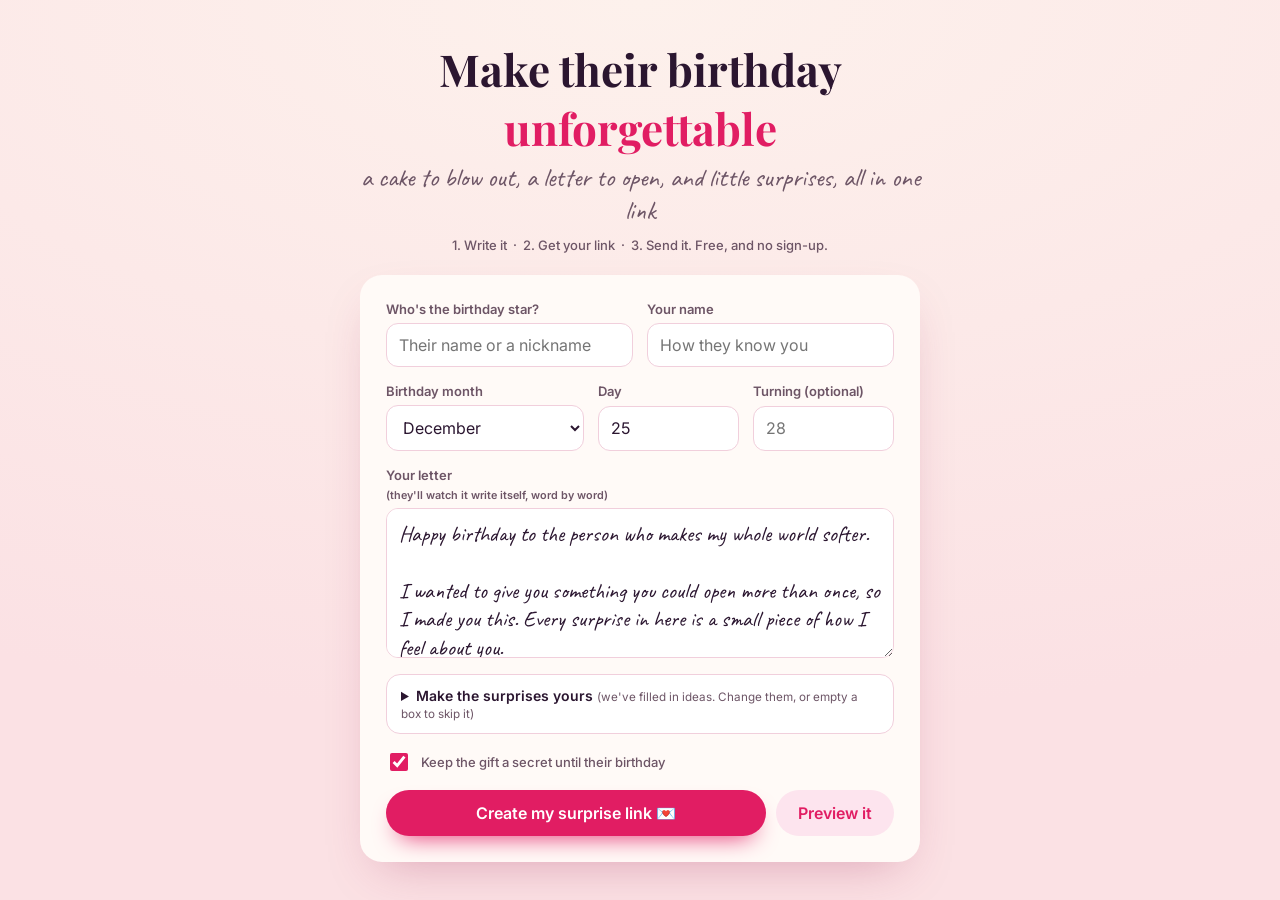
==== index.html @ a73ed312 "Birthday surprise site: candles, letter, claw machine, story, wishes, photo booth, places Co-Authore" ====
<!doctype html>
<html lang="en">
<head>
<meta charset="utf-8" />
<meta name="viewport" content="width=device-width, initial-scale=1" />
<meta name="theme-color" content="#ec4899" />
<meta name="color-scheme" content="light" />
<title>Birthday Letter Maker</title>
<meta name="description" content="Make a birthday surprise they can open on their phone: a cake to blow out, a letter, and little surprises, all in one link." />
<meta property="og:title" content="Make a birthday surprise they'll never forget 🎂" />
<meta property="og:description" content="A cake to blow out, a letter to open and little surprises, all in one link. Free, no sign-up." />
<link rel="preconnect" href="https://fonts.googleapis.com" />
<link rel="preconnect" href="https://fonts.gstatic.com" crossorigin />
<link href="https://fonts.googleapis.com/css2?family=Playfair+Display:wght@800&family=Caveat:wght@700&family=Inter:wght@400;500;600&display=swap" rel="stylesheet" />
<style>
  :root { --bg: #fdf1ec; --bg-2: #fbe1e4; --ink: #2b1630; --soft: #6d5566; --pink: #e11d63; --line: #f1cfdc; }
  * { box-sizing: border-box; }
  body {
    margin: 0; min-height: 100vh; font-family: Inter, system-ui, sans-serif; color: var(--ink);
    background: radial-gradient(120% 80% at 50% 0%, var(--bg), var(--bg-2)); background-attachment: fixed;
    display: grid; place-items: center; padding: 32px 16px;
  }
  .wrap { width: min(560px, 100%); }
  header { text-align: center; margin-bottom: 22px; }
  h1 { font-family: "Playfair Display"; font-size: clamp(30px, 6vw, 44px); margin: 0; }
  h1 span { color: var(--pink); }
  header p { font-family: Caveat; font-size: 26px; color: var(--soft); margin: 4px 0 0; }
  header p.steps { font-family: Inter, system-ui, sans-serif; font-size: 13px; font-weight: 500; margin-top: 10px; }
  form { background: #fffaf7; border-radius: 22px; padding: 26px; box-shadow: 0 20px 50px -20px rgba(160, 40, 90, .35); display: grid; gap: 16px; }
  .row { display: grid; grid-template-columns: 1fr 1fr; gap: 14px; }
  .row.three { grid-template-columns: 1.4fr 1fr 1fr; }
  label { display: grid; gap: 6px; font-size: 13px; font-weight: 600; color: var(--soft); }
  input, select, textarea {
    font: inherit; font-weight: 400; color: var(--ink); width: 100%;
    border: 1.5px solid var(--line); border-radius: 12px; padding: 11px 12px; background: #fff; outline: none;
  }
  input:focus, select:focus, textarea:focus { border-color: var(--pink); box-shadow: 0 0 0 4px rgba(225, 29, 99, .12); }
  textarea { min-height: 150px; resize: vertical; font-family: Caveat; font-size: 22px; line-height: 1.3; }
  .check { display: flex; gap: 10px; align-items: center; font-weight: 500; }
  .check input { width: 18px; height: 18px; accent-color: var(--pink); }
  .btns { display: flex; gap: 10px; flex-wrap: wrap; }
  button, .btn {
    font: inherit; font-weight: 600; border: 0; border-radius: 999px; padding: 13px 22px; cursor: pointer; text-decoration: none;
  }
  .primary { background: var(--pink); color: #fff; box-shadow: 0 12px 24px -12px var(--pink); flex: 1; }
  .ghost { background: #fde4ee; color: var(--pink); }
  .result { display: none; gap: 10px; }
  .result.show { display: grid; }
  .link { display: flex; gap: 8px; }
  .link input { font-size: 13px; }
  small { color: var(--soft); }
  details { border: 1.5px solid var(--line); border-radius: 14px; padding: 12px 14px; background: #fff; }
  summary { cursor: pointer; font-weight: 600; font-size: 14px; }
  summary small { font-weight: 400; }
  .extras { display: grid; gap: 14px; margin-top: 14px; }
  textarea.plain { font-family: Inter, system-ui, sans-serif; font-size: 16px; min-height: 96px; line-height: 1.5; }
  label em { font-style: normal; color: var(--pink); }
  input, select { font-size: 16px; } /* 16px stops iOS zooming into fields */
  @media (max-width: 480px) {
    .row { grid-template-columns: 1fr; }
    .row.three { grid-template-columns: 1fr 1fr; }
    .row.three label:first-child { grid-column: 1 / -1; }
    form { padding: 20px; }
  }
</style>
</head>
<body>
<div class="wrap">
  <header>
    <h1>Make their birthday <span>unforgettable</span></h1>
    <p>a cake to blow out, a letter to open, and little surprises, all in one link</p>
    <p class="steps">1. Write it &nbsp;·&nbsp; 2. Get your link &nbsp;·&nbsp; 3. Send it. Free, and no sign-up.</p>
  </header>

  <form id="form">
    <div class="row">
      <label>Who's the birthday star?
        <input name="to" required maxlength="40" placeholder="Their name or a nickname" />
      </label>
      <label>Your name
        <input name="from" required maxlength="40" placeholder="How they know you" />
      </label>
    </div>
    <div class="row three">
      <label>Birthday month
        <select name="month" id="month"></select>
      </label>
      <label>Day
        <input name="day" type="number" min="1" max="31" required value="25" />
      </label>
      <label>Turning (optional)
        <input name="age" type="number" min="1" max="99" placeholder="28" />
      </label>
    </div>
    <label>Your letter <small>(they'll watch it write itself, word by word)</small>
      <textarea name="message" required maxlength="2000" placeholder="Write something from the heart…"></textarea>
    </label>
    <details>
      <summary>Make the surprises yours <small>(we've filled in ideas. Change them, or empty a box to skip it)</small></summary>
      <div class="extras">
        <label>🧸 Reasons you love them, one per line. They win these from the claw machine.
          <textarea name="reasons" class="plain"></textarea>
        </label>
        <label>📖 Your story, one chapter per line as <em>Title | what happened</em>
          <textarea name="chapters" class="plain"></textarea>
        </label>
        <label>⭐ Your wishes for their year ahead, one per line. They float out of a jar.
          <textarea name="wishes" class="plain"></textarea>
        </label>
        <label>📸 Photo booth, up to 4 lines as <em>Caption | photo link (optional)</em>
          <textarea name="moments" class="plain"></textarea>
        </label>
        <label>🗺️ Places that matter to you both, one per line as <em>Place | memory</em>
          <textarea name="places" class="plain"></textarea>
        </label>
      </div>
    </details>
    <label class="check"><input type="checkbox" name="lock" checked /> Keep the gift a secret until their birthday</label>
    <div class="btns">
      <button class="primary" type="submit">Create my surprise link 💌</button>
      <button class="ghost" type="button" id="previewBtn">Preview it</button>
    </div>

    <div class="result" id="result">
      <div class="link">
        <input id="linkOut" readonly />
        <button class="ghost" type="button" id="copyBtn">Copy</button>
      </div>
      <small>Your surprise is ready! 🎉 Send this link on WhatsApp, Instagram or text. Everything lives inside the link itself, so only share it with the birthday star.</small>
    </div>
  </form>
</div>

<script src="shared.js"></script>
<script>
const form = document.getElementById("form");
const monthSel = document.getElementById("month");
MONTHS.forEach((m, i) => monthSel.add(new Option(m, i + 1)));
monthSel.value = new Date().getMonth() + 1;
form.message.value = DEFAULT_LETTER.message;

// Prefill the surprise boxes with the examples so people can edit rather than start blank.
const D = DEFAULT_LETTER;
form.reasons.value = D.reasons.join("\n");
form.chapters.value = D.chapters.map((c) => `${c.t} | ${c.x}`).join("\n");
form.wishes.value = D.wishes.join("\n");
form.moments.value = D.moments.map((m) => m.c + (m.img ? ` | ${m.img}` : "")).join("\n");
form.places.value = D.places.map((p) => `${p.n} | ${p.d}`).join("\n");

const lines = (s) => s.split("\n").map((l) => l.trim()).filter(Boolean);
const pairs = (s) => lines(s).map((l) => l.split("|").map((p) => p.trim()));

function collect() {
  return {
    reasons: lines(form.reasons.value),
    chapters: pairs(form.chapters.value).map(([t, x = ""]) => ({ t, x })),
    wishes: lines(form.wishes.value),
    moments: pairs(form.moments.value).slice(0, 4).map(([c, img = ""]) => ({ c, img })),
    places: pairs(form.places.value).map(([n, d = ""]) => ({ n, d })),
    to: form.to.value.trim() || DEFAULT_LETTER.to,
    from: form.from.value.trim() || DEFAULT_LETTER.from,
    month: Number(form.month.value),
    day: Math.min(31, Math.max(1, Number(form.day.value) || 1)),
    age: Number(form.age.value) || "",
    message: form.message.value.trim(),
    lock: form.lock.checked,
  };
}
function buildUrl(data, extra = "") {
  const base = new URL("letter.html", location.href);
  base.search = extra;
  base.hash = "d=" + encodeLetter(data);
  return base.href;
}

form.addEventListener("submit", (e) => {
  e.preventDefault();
  document.getElementById("linkOut").value = buildUrl(collect());
  document.getElementById("result").classList.add("show");
});
document.getElementById("previewBtn").addEventListener("click", () => {
  window.open(buildUrl(collect(), "?preview"), "_blank");
});
document.getElementById("copyBtn").addEventListener("click", async (e) => {
  const out = document.getElementById("linkOut");
  try { await navigator.clipboard.writeText(out.value); } catch { out.select(); document.execCommand("copy"); }
  e.target.textContent = "Copied!";
  setTimeout(() => (e.target.textContent = "Copy"), 1500);
});
</script>
</body>
</html>
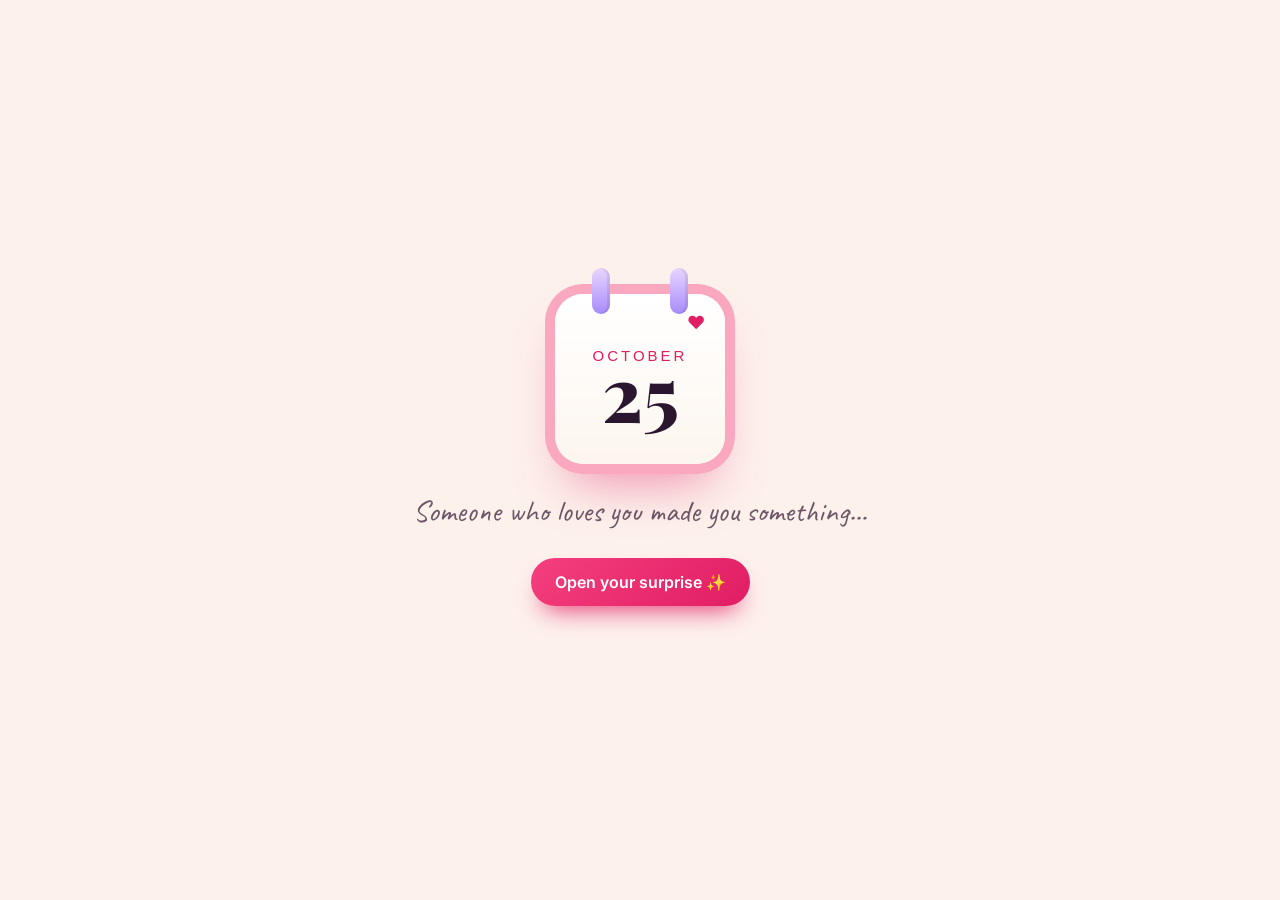
==== commit 672d70cf: "Open the birthday surprise for My Princess on the home page The creator form moves to create.html, a" ====
--- a/index.html
+++ b/index.html
@@ -2,191 +2,235 @@
 <html lang="en">
 <head>
 <meta charset="utf-8" />
-<meta name="viewport" content="width=device-width, initial-scale=1" />
-<meta name="theme-color" content="#ec4899" />
+<meta name="viewport" content="width=device-width, initial-scale=1, viewport-fit=cover" />
+<meta name="theme-color" content="#fdf1ec" />
 <meta name="color-scheme" content="light" />
-<title>Birthday Letter Maker</title>
-<meta name="description" content="Make a birthday surprise they can open on their phone: a cake to blow out, a letter, and little surprises, all in one link." />
-<meta property="og:title" content="Make a birthday surprise they'll never forget 🎂" />
-<meta property="og:description" content="A cake to blow out, a letter to open and little surprises, all in one link. Free, no sign-up." />
+<title>A Birthday Surprise</title>
+<meta name="description" content="Someone who loves you made you a little birthday party. Open it when you're ready." />
+<meta property="og:title" content="A birthday surprise is waiting for you 🎁" />
+<meta property="og:description" content="A cake to blow out, a letter to open and a few little surprises, made just for you." />
+<meta property="og:type" content="website" />
 <link rel="preconnect" href="https://fonts.googleapis.com" />
 <link rel="preconnect" href="https://fonts.gstatic.com" crossorigin />
-<link href="https://fonts.googleapis.com/css2?family=Playfair+Display:wght@800&family=Caveat:wght@700&family=Inter:wght@400;500;600&display=swap" rel="stylesheet" />
-<style>
-  :root { --bg: #fdf1ec; --bg-2: #fbe1e4; --ink: #2b1630; --soft: #6d5566; --pink: #e11d63; --line: #f1cfdc; }
-  * { box-sizing: border-box; }
-  body {
-    margin: 0; min-height: 100vh; font-family: Inter, system-ui, sans-serif; color: var(--ink);
-    background: radial-gradient(120% 80% at 50% 0%, var(--bg), var(--bg-2)); background-attachment: fixed;
-    display: grid; place-items: center; padding: 32px 16px;
-  }
-  .wrap { width: min(560px, 100%); }
-  header { text-align: center; margin-bottom: 22px; }
-  h1 { font-family: "Playfair Display"; font-size: clamp(30px, 6vw, 44px); margin: 0; }
-  h1 span { color: var(--pink); }
-  header p { font-family: Caveat; font-size: 26px; color: var(--soft); margin: 4px 0 0; }
-  header p.steps { font-family: Inter, system-ui, sans-serif; font-size: 13px; font-weight: 500; margin-top: 10px; }
-  form { background: #fffaf7; border-radius: 22px; padding: 26px; box-shadow: 0 20px 50px -20px rgba(160, 40, 90, .35); display: grid; gap: 16px; }
-  .row { display: grid; grid-template-columns: 1fr 1fr; gap: 14px; }
-  .row.three { grid-template-columns: 1.4fr 1fr 1fr; }
-  label { display: grid; gap: 6px; font-size: 13px; font-weight: 600; color: var(--soft); }
-  input, select, textarea {
-    font: inherit; font-weight: 400; color: var(--ink); width: 100%;
-    border: 1.5px solid var(--line); border-radius: 12px; padding: 11px 12px; background: #fff; outline: none;
-  }
-  input:focus, select:focus, textarea:focus { border-color: var(--pink); box-shadow: 0 0 0 4px rgba(225, 29, 99, .12); }
-  textarea { min-height: 150px; resize: vertical; font-family: Caveat; font-size: 22px; line-height: 1.3; }
-  .check { display: flex; gap: 10px; align-items: center; font-weight: 500; }
-  .check input { width: 18px; height: 18px; accent-color: var(--pink); }
-  .btns { display: flex; gap: 10px; flex-wrap: wrap; }
-  button, .btn {
-    font: inherit; font-weight: 600; border: 0; border-radius: 999px; padding: 13px 22px; cursor: pointer; text-decoration: none;
-  }
-  .primary { background: var(--pink); color: #fff; box-shadow: 0 12px 24px -12px var(--pink); flex: 1; }
-  .ghost { background: #fde4ee; color: var(--pink); }
-  .result { display: none; gap: 10px; }
-  .result.show { display: grid; }
-  .link { display: flex; gap: 8px; }
-  .link input { font-size: 13px; }
-  small { color: var(--soft); }
-  details { border: 1.5px solid var(--line); border-radius: 14px; padding: 12px 14px; background: #fff; }
-  summary { cursor: pointer; font-weight: 600; font-size: 14px; }
-  summary small { font-weight: 400; }
-  .extras { display: grid; gap: 14px; margin-top: 14px; }
-  textarea.plain { font-family: Inter, system-ui, sans-serif; font-size: 16px; min-height: 96px; line-height: 1.5; }
-  label em { font-style: normal; color: var(--pink); }
-  input, select { font-size: 16px; } /* 16px stops iOS zooming into fields */
-  @media (max-width: 480px) {
-    .row { grid-template-columns: 1fr; }
-    .row.three { grid-template-columns: 1fr 1fr; }
-    .row.three label:first-child { grid-column: 1 / -1; }
-    form { padding: 20px; }
-  }
-</style>
+<link href="https://fonts.googleapis.com/css2?family=Playfair+Display:wght@700;800&family=Caveat:wght@600;700&family=Fredoka:wght@600;700&family=Inter:wght@400;500;600;700&display=swap" rel="stylesheet" />
+<link rel="stylesheet" href="letter.css" />
 </head>
 <body>
-<div class="wrap">
-  <header>
-    <h1>Make their birthday <span>unforgettable</span></h1>
-    <p>a cake to blow out, a letter to open, and little surprises, all in one link</p>
-    <p class="steps">1. Write it &nbsp;·&nbsp; 2. Get your link &nbsp;·&nbsp; 3. Send it. Free, and no sign-up.</p>
-  </header>
-
-  <form id="form">
-    <div class="row">
-      <label>Who's the birthday star?
-        <input name="to" required maxlength="40" placeholder="Their name or a nickname" />
-      </label>
-      <label>Your name
-        <input name="from" required maxlength="40" placeholder="How they know you" />
-      </label>
-    </div>
-    <div class="row three">
-      <label>Birthday month
-        <select name="month" id="month"></select>
-      </label>
-      <label>Day
-        <input name="day" type="number" min="1" max="31" required value="25" />
-      </label>
-      <label>Turning (optional)
-        <input name="age" type="number" min="1" max="99" placeholder="28" />
-      </label>
-    </div>
-    <label>Your letter <small>(they'll watch it write itself, word by word)</small>
-      <textarea name="message" required maxlength="2000" placeholder="Write something from the heart…"></textarea>
-    </label>
-    <details>
-      <summary>Make the surprises yours <small>(we've filled in ideas. Change them, or empty a box to skip it)</small></summary>
-      <div class="extras">
-        <label>🧸 Reasons you love them, one per line. They win these from the claw machine.
-          <textarea name="reasons" class="plain"></textarea>
-        </label>
-        <label>📖 Your story, one chapter per line as <em>Title | what happened</em>
-          <textarea name="chapters" class="plain"></textarea>
-        </label>
-        <label>⭐ Your wishes for their year ahead, one per line. They float out of a jar.
-          <textarea name="wishes" class="plain"></textarea>
-        </label>
-        <label>📸 Photo booth, up to 4 lines as <em>Caption | photo link (optional)</em>
-          <textarea name="moments" class="plain"></textarea>
-        </label>
-        <label>🗺️ Places that matter to you both, one per line as <em>Place | memory</em>
-          <textarea name="places" class="plain"></textarea>
-        </label>
-      </div>
-    </details>
-    <label class="check"><input type="checkbox" name="lock" checked /> Keep the gift a secret until their birthday</label>
-    <div class="btns">
-      <button class="primary" type="submit">Create my surprise link 💌</button>
-      <button class="ghost" type="button" id="previewBtn">Preview it</button>
-    </div>
-
-    <div class="result" id="result">
-      <div class="link">
-        <input id="linkOut" readonly />
-        <button class="ghost" type="button" id="copyBtn">Copy</button>
-      </div>
-      <small>Your surprise is ready! 🎉 Send this link on WhatsApp, Instagram or text. Everything lives inside the link itself, so only share it with the birthday star.</small>
-    </div>
-  </form>
+
+<div id="intro">
+  <div class="intro-wrap">
+    <div class="calendar">
+      <span class="heart">♥</span>
+      <div><div class="m" data-month></div><div class="d" data-day></div></div>
+    </div>
+    <div class="intro-tip">Someone who loves you made you something…</div>
+    <button class="btn" id="startBtn">Open your surprise ✨</button>
+  </div>
 </div>
 
+<canvas id="confetti"></canvas>
+
+<!-- ============ Party page ============ -->
+<main id="home">
+  <span class="pill reveal" style="--d:.05s">📅 <span id="pillDate"></span></span>
+  <h1 class="reveal" style="--d:.15s">Happy birthday,<span class="name-line"><span data-to></span><b>!</b></span></h1>
+  <div class="rotator reveal" style="--d:.3s">for being so <span class="word" id="word">amazing</span></div>
+  <p class="from reveal" style="--d:.4s"><span data-from></span> threw a little party, just for you.</p>
+
+  <div class="stage reveal" style="--d:.5s" id="stage" aria-label="A birthday cake you can drag to spin">
+    <div class="balloon left" id="digitL"></div>
+    <div class="balloon right" id="digitR"></div>
+    <div class="cake-host" id="homeCake"></div>
+    <div class="hint">‹ › Drag to spin <button id="blowBtn">Make a wish 🌬️</button></div>
+  </div>
+
+  <div class="bottom reveal" style="--d:.65s">
+    <div class="countdown" id="countdown">
+      <h3>UNTIL YOUR BIG DAY</h3>
+      <div class="units">
+        <div class="unit"><b id="cdD">00</b><span>DAYS</span></div>
+        <div class="unit"><b id="cdH">00</b><span>HOURS</span></div>
+        <div class="unit"><b id="cdM">00</b><span>MIN</span></div>
+        <div class="unit"><b id="cdS">00</b><span>SEC</span></div>
+      </div>
+    </div>
+    <button class="btn gift-btn" id="giftBtn">🎁 Open my gift</button>
+    <p class="lock-note" id="lockNote"></p>
+  </div>
+</main>
+
+<!-- ============ Surprise gallery ============ -->
+<div id="gallery" hidden>
+  <button class="home-btn" id="homeBtn">‹ Party</button>
+
+  <section class="scene s-candles" data-key="candles" data-title="The candles" data-icon="🕯️">
+    <div class="shade"></div>
+    <div class="scene-inner">
+      <div class="cake-host" id="bigCake"></div>
+      <div class="sheet">
+        <div style="display:flex;justify-content:space-between;align-items:center">
+          <div class="eyebrow" id="candleEyebrow">Make a wish</div>
+          <div class="mini-candles" id="miniCandles"></div>
+        </div>
+        <h2 style="font-size:24px">Close your eyes and make a wish</h2>
+        <div class="blow-row">
+          <button class="btn" id="micBtn">🎙️ Microphone</button>
+          <button class="btn ghost hold-btn" id="holdBtn">🌬️ Hold</button>
+        </div>
+        <div class="mic-meter" id="micMeter" hidden><i></i></div>
+        <p class="small" id="candleNote">Got your wish? Now blow gently into your microphone, or press and hold the button. The microphone only listens for your breath, right here on your phone. Nothing is recorded.</p>
+      </div>
+    </div>
+  </section>
+
+  <section class="scene s-letter" data-key="letter" data-title="The letter" data-icon="💌">
+    <div class="scene-inner">
+      <article class="letter-card" id="letterCard">
+        <div class="grab-bar"></div>
+        <div class="lc-head"><div><div class="eyebrow">Sealed with love</div><h3>A letter, just for you</h3></div></div>
+        <div class="lc-body">
+          <p>Dear <span data-to></span>,</p>
+          <div class="lc-msg" id="lcMsg"></div>
+          <p class="lc-sig">With love, <span data-from></span></p>
+        </div>
+      </article>
+      <div class="pocket" id="pocket">
+        <button class="wax" id="wax" aria-label="Open the letter">♥</button>
+        <div class="pull">⌃ TAP THE SEAL TO OPEN</div>
+      </div>
+    </div>
+  </section>
+
+  <section class="scene s-claw" data-key="reasons" data-title="What I love" data-icon="🧸">
+    <div class="scene-inner">
+      <div class="scene-head"><h2>What I love about you</h2><button class="chip" id="showAll">Show all</button></div>
+      <div class="machine no-swipe">
+        <div class="marquee"><span>♥ Love prizes ♥</span></div>
+        <div class="glass" id="glass">
+          <div class="rail"></div>
+          <div class="claw" id="claw">
+            <div class="cable" id="cable"></div>
+            <div class="claw-unit" id="clawUnit"><div class="hub">♥</div><span class="arm l"></span><span class="arm r"></span></div>
+          </div>
+          <div class="balls"></div>
+          <div class="chute">♥</div>
+        </div>
+        <div class="panel" id="panel"><span class="stick"></span><span class="big"></span></div>
+        <div class="slots"><span class="coin"></span><span class="door">♥</span></div>
+      </div>
+      <div class="controls no-swipe">
+        <div class="joy" id="joy" aria-label="Joystick: drag left or right"><div class="knob" id="knob"></div></div>
+        <p class="ctl-hint">Line up the claw, then press Grab to win a reason.</p>
+        <button class="grab" id="grabBtn">GRAB</button>
+      </div>
+      <ol class="reasons-list" id="reasonsList" hidden></ol>
+    </div>
+  </section>
+
+  <section class="scene s-story" data-key="chapters" data-title="Our story" data-icon="📖">
+    <div class="scene-inner">
+      <div class="scene-head"><div class="eyebrow">Page by page</div><h2>Our story so far</h2></div>
+      <div class="book no-swipe" id="book">
+        <div class="page" id="page">
+          <div class="pg-num" id="pgNum"></div>
+          <h3 id="pgTitle"></h3>
+          <p id="pgText"></p>
+          <div class="pg-nav"><button id="pgPrev" aria-label="Previous page">‹</button><span id="pgCount"></span><button id="pgNext" aria-label="Next page">›</button></div>
+        </div>
+        <button class="cover" id="cover" aria-label="Open the book">
+          <span class="gifts"><span>🎁</span><span>🎁</span></span>
+          <span class="label"><span class="hand">Once upon a time…</span><b>Our story</b></span>
+        </button>
+      </div>
+      <p class="tip" id="bookTip">Tap the cover to begin</p>
+    </div>
+  </section>
+
+  <section class="scene s-wishes" data-key="wishes" data-title="Wishes" data-icon="⭐">
+    <div class="scene-inner">
+      <div class="scene-head"><div class="eyebrow">For the year ahead</div><h2>My wishes for you</h2></div>
+      <button class="jar" id="jar" aria-label="Tap the jar to release a wish">
+        <span class="body"><span class="stars" id="jarStars"></span></span>
+        <span class="neck"></span><span class="cork"></span><span class="bow"><i></i></span>
+      </button>
+      <p class="hand" id="jarTip">I filled this jar with wishes for you. Tap it and let one float up ✨</p>
+    </div>
+  </section>
+
+  <section class="scene s-moments" data-key="moments" data-title="Moments" data-icon="📸">
+    <div class="scene-inner">
+      <div class="scene-head"><div class="eyebrow">Say cheese!</div><h2>Moments I keep close</h2></div>
+      <div class="booth" id="booth">
+        <div class="booth-sign">Photo booth</div>
+        <div class="booth-awning"></div>
+        <div class="booth-body">
+          <div class="booth-window"><div class="curtain l"></div><div class="curtain r"></div><div class="flash" id="flash"></div><div class="booth-count" id="count"></div></div>
+          <div class="booth-dots" id="boothDots"></div>
+          <div class="booth-slot"></div>
+        </div>
+      </div>
+      <div class="strip-wrap"><div class="strip" id="strip"></div></div>
+      <button class="btn" id="snapBtn">Step inside the booth 📸</button>
+    </div>
+  </section>
+
+  <section class="scene s-places" data-key="places" data-title="Places" data-icon="🗺️">
+    <div class="scene-inner">
+      <div class="map" id="map">
+        <svg viewBox="0 0 300 200" aria-hidden="true">
+          <polygon points="10,40 105,22 105,182 10,164" fill="#a9e3bd" />
+          <polygon points="105,22 200,40 200,182 105,182" fill="#c9b9f2" />
+          <polygon points="200,40 292,22 292,166 200,182" fill="#b8ebc8" />
+          <polygon points="105,22 200,40 200,182 105,182" fill="url(#fold)" />
+          <path d="M10 110 Q60 96 105 112 T200 100 T292 92" stroke="#fbd46a" stroke-width="9" fill="none" />
+          <path d="M60 32 Q70 100 52 170" stroke="#fbd46a" stroke-width="7" fill="none" />
+          <path d="M150 30 Q140 110 160 182" stroke="#fbd46a" stroke-width="7" fill="none" />
+          <path d="M240 34 Q250 100 236 178" stroke="#fbd46a" stroke-width="6" fill="none" />
+          <ellipse cx="248" cy="140" rx="22" ry="12" fill="#86d1a0" />
+          <ellipse cx="38" cy="66" rx="16" ry="9" fill="#86d1a0" />
+          <path id="route" d="M34 140 C70 120 90 70 130 80 S190 140 220 110 S260 60 270 56" stroke="#e11d63" stroke-width="3" stroke-dasharray="2 7" stroke-linecap="round" fill="none" />
+          <defs><linearGradient id="fold" x1="0" x2="1"><stop offset="0" stop-color="#000" stop-opacity=".12" /><stop offset=".5" stop-color="#000" stop-opacity="0" /><stop offset="1" stop-color="#000" stop-opacity=".1" /></linearGradient></defs>
+        </svg>
+        <div class="pin" id="pin"><span></span></div>
+      </div>
+      <div class="sheet">
+        <div class="eyebrow">The map of us</div>
+        <h2>Places that hold our memories</h2>
+        <ol class="places-list" id="placesList"></ol>
+      </div>
+    </div>
+  </section>
+
+  <section class="scene s-final" data-key="final" data-title="The wish" data-icon="🎂">
+    <div class="scene-inner">
+      <div class="cake-host" id="finalCake"></div>
+      <div class="eyebrow">One last thing</div>
+      <h2>Happy birthday, <span><span data-to></span>!</span></h2>
+      <p class="hand" style="color:var(--ink)">You deserve every good thing this year brings.<br>With all my love, <span data-from></span> ♥</p>
+      <div class="jump-row" id="jumpRow"></div>
+      <button class="btn ghost" id="againBtn">↻ Open it all again</button>
+    </div>
+  </section>
+
+  <nav class="gnav" aria-label="Surprises">
+    <button class="arrow prev" id="prevBtn" aria-label="Previous surprise">‹</button>
+    <div class="mid"><div class="title" id="navTitle"></div><div class="dots" id="dots"></div></div>
+    <span class="count" id="navCount"></span>
+    <button class="arrow next" id="nextBtn" aria-label="Next surprise">›</button>
+  </nav>
+</div>
+
+<div class="pop" id="pop" hidden>
+  <div class="pop-card">
+    <div class="pop-emoji" id="popEmoji"></div>
+    <div class="eyebrow" id="popEyebrow" style="margin-top:12px"></div>
+    <p class="pop-text" id="popText"></p>
+    <button class="btn" id="popBtn"></button>
+  </div>
+</div>
+
 <script src="shared.js"></script>
-<script>
-const form = document.getElementById("form");
-const monthSel = document.getElementById("month");
-MONTHS.forEach((m, i) => monthSel.add(new Option(m, i + 1)));
-monthSel.value = new Date().getMonth() + 1;
-form.message.value = DEFAULT_LETTER.message;
-
-// Prefill the surprise boxes with the examples so people can edit rather than start blank.
-const D = DEFAULT_LETTER;
-form.reasons.value = D.reasons.join("\n");
-form.chapters.value = D.chapters.map((c) => `${c.t} | ${c.x}`).join("\n");
-form.wishes.value = D.wishes.join("\n");
-form.moments.value = D.moments.map((m) => m.c + (m.img ? ` | ${m.img}` : "")).join("\n");
-form.places.value = D.places.map((p) => `${p.n} | ${p.d}`).join("\n");
-
-const lines = (s) => s.split("\n").map((l) => l.trim()).filter(Boolean);
-const pairs = (s) => lines(s).map((l) => l.split("|").map((p) => p.trim()));
-
-function collect() {
-  return {
-    reasons: lines(form.reasons.value),
-    chapters: pairs(form.chapters.value).map(([t, x = ""]) => ({ t, x })),
-    wishes: lines(form.wishes.value),
-    moments: pairs(form.moments.value).slice(0, 4).map(([c, img = ""]) => ({ c, img })),
-    places: pairs(form.places.value).map(([n, d = ""]) => ({ n, d })),
-    to: form.to.value.trim() || DEFAULT_LETTER.to,
-    from: form.from.value.trim() || DEFAULT_LETTER.from,
-    month: Number(form.month.value),
-    day: Math.min(31, Math.max(1, Number(form.day.value) || 1)),
-    age: Number(form.age.value) || "",
-    message: form.message.value.trim(),
-    lock: form.lock.checked,
-  };
-}
-function buildUrl(data, extra = "") {
-  const base = new URL("letter.html", location.href);
-  base.search = extra;
-  base.hash = "d=" + encodeLetter(data);
-  return base.href;
-}
-
-form.addEventListener("submit", (e) => {
-  e.preventDefault();
-  document.getElementById("linkOut").value = buildUrl(collect());
-  document.getElementById("result").classList.add("show");
-});
-document.getElementById("previewBtn").addEventListener("click", () => {
-  window.open(buildUrl(collect(), "?preview"), "_blank");
-});
-document.getElementById("copyBtn").addEventListener("click", async (e) => {
-  const out = document.getElementById("linkOut");
-  try { await navigator.clipboard.writeText(out.value); } catch { out.select(); document.execCommand("copy"); }
-  e.target.textContent = "Copied!";
-  setTimeout(() => (e.target.textContent = "Copy"), 1500);
-});
-</script>
+<script src="cake.js"></script>
+<script src="letter.js"></script>
 </body>
 </html>
--- a/letter.css
+++ b/letter.css
@@ -0,0 +1,508 @@
+:root {
+  --bg: #fdf1ec;
+  --bg-2: #fbe1e4;
+  --ink: #2b1630;
+  --ink-soft: #6d5566;
+  --pink: #e11d63;
+  --pink-2: #f472b6;
+  --rose: #fde4ee;
+  --card: #fffaf7;
+  --shadow: 0 20px 50px -20px rgba(160, 40, 90, .35);
+  --safe-t: env(safe-area-inset-top, 0px);
+  --safe-b: env(safe-area-inset-bottom, 0px);
+}
+* { box-sizing: border-box; -webkit-tap-highlight-color: transparent; }
+html, body { margin: 0; }
+body {
+  font-family: Inter, system-ui, sans-serif;
+  color: var(--ink);
+  background: radial-gradient(120% 80% at 50% 0%, var(--bg) 0%, var(--bg-2) 100%) fixed;
+  min-height: 100vh; min-height: 100dvh;
+  overflow-x: hidden;
+  -webkit-font-smoothing: antialiased;
+}
+body.in-gallery { overflow: hidden; }
+button { font: inherit; color: inherit; cursor: pointer; }
+[hidden] { display: none !important; }
+
+.eyebrow { font-size: 11px; font-weight: 600; letter-spacing: .18em; text-transform: uppercase; color: var(--pink); }
+h2 { font-family: "Playfair Display", serif; font-weight: 800; font-size: clamp(26px, 7vw, 36px); line-height: 1.1; margin: 4px 0 0; }
+.hand { font-family: Caveat, cursive; font-size: 24px; color: var(--pink); margin: 0; }
+.btn {
+  display: inline-flex; align-items: center; justify-content: center; gap: 8px;
+  border: 0; border-radius: 999px; padding: 14px 24px; min-height: 48px;
+  background: linear-gradient(135deg, #f43f7e, #e11d63); color: #fff; font-weight: 600;
+  box-shadow: 0 14px 26px -12px var(--pink); transition: transform .15s;
+}
+.btn:active { transform: scale(.97); }
+.btn.ghost { background: #fff; color: var(--ink); box-shadow: 0 8px 20px -12px rgba(0,0,0,.3); border: 1px solid #f1dce4; }
+.chip { border: 1px solid #ead7df; background: #fff; border-radius: 999px; padding: 8px 14px; font-size: 13px; font-weight: 600; }
+
+/* ---------- Intro ---------- */
+#intro {
+  position: fixed; inset: 0; z-index: 60; display: grid; place-items: center;
+  background: var(--bg); transition: opacity .8s ease, visibility .8s; padding: 16px;
+}
+#intro.gone { opacity: 0; visibility: hidden; }
+.intro-wrap { display: grid; justify-items: center; gap: 28px; text-align: center; }
+.calendar {
+  width: 170px; height: 170px; position: relative; flex: none;
+  background: linear-gradient(#fff, #fdf6ef); border-radius: 28px;
+  box-shadow: 0 0 0 10px #f9a8c0, 0 30px 50px -15px rgba(225, 29, 99, .5);
+  display: grid; place-items: center; text-align: center;
+}
+.calendar::before, .calendar::after {
+  content: ""; position: absolute; top: -26px; width: 18px; height: 46px; border-radius: 10px;
+  background: linear-gradient(#e9d5ff, #a78bfa); box-shadow: inset -3px 0 0 rgba(0,0,0,.08);
+}
+.calendar::before { left: 22%; }
+.calendar::after { right: 22%; }
+.calendar .m { font-family: Fredoka, sans-serif; color: var(--pink); letter-spacing: .2em; font-size: 15px; margin-top: 18px; }
+.calendar .d { font-family: "Playfair Display", serif; font-weight: 800; font-size: 76px; line-height: 1; margin-top: -10px; }
+.calendar .heart { position: absolute; top: 18px; right: 20px; color: var(--pink); font-size: 18px; }
+#intro .calendar { animation: pop .9s cubic-bezier(.2, 1.6, .4, 1) both; }
+.intro-tip { font-family: Caveat, cursive; font-size: 30px; color: var(--ink-soft); animation: fadeUp 1s .6s both; }
+.intro-wrap .btn { animation: fadeUp 1s .9s both; }
+
+/* ---------- Home ---------- */
+#home {
+  min-height: 100vh; min-height: 100dvh;
+  display: flex; flex-direction: column; align-items: center; justify-content: center;
+  padding: calc(20px + var(--safe-t)) 16px calc(24px + var(--safe-b)); text-align: center;
+}
+.pill {
+  display: inline-flex; align-items: center; gap: 8px; padding: 6px 14px; border-radius: 999px; background: #fff;
+  color: var(--pink); font-size: 11px; font-weight: 600; letter-spacing: .14em;
+  box-shadow: 0 4px 14px -6px rgba(225, 29, 99, .4);
+}
+#home h1 {
+  font-family: "Playfair Display", serif; font-weight: 800;
+  font-size: clamp(32px, 9vw, 60px); line-height: 1.05; margin: 14px 0 4px; letter-spacing: -.01em;
+}
+.name-line { display: block; color: var(--pink); }
+.name-line b { color: var(--ink); }
+.rotator { font-family: Caveat, cursive; font-size: clamp(26px, 7vw, 40px); }
+.rotator .word {
+  display: inline-block; color: var(--pink); position: relative; min-width: 4ch; text-align: left;
+  transition: opacity .35s, transform .35s;
+}
+.rotator .word.out { opacity: 0; transform: translateY(-10px); }
+.rotator .word::after {
+  content: ""; position: absolute; left: 0; right: 0; bottom: 4px; height: 8px;
+  background: rgba(244, 114, 182, .3); border-radius: 4px; z-index: -1;
+}
+.from { color: var(--ink-soft); margin: 2px 0 0; font-size: 14px; }
+
+.stage {
+  position: relative; width: min(560px, 100%); height: 380px; margin-top: 4px;
+  touch-action: pan-y; user-select: none; -webkit-user-select: none; cursor: grab;
+  display: flex; justify-content: center; align-items: flex-end; padding-bottom: 30px;
+}
+.balloon {
+  position: absolute; top: 10px; z-index: 0;
+  font-family: Fredoka, sans-serif; font-weight: 700; font-size: 150px; line-height: 1;
+  background: linear-gradient(160deg, #ffe0ec 0%, #f9a8c8 30%, #ec6a9c 60%, #fbc5da 85%, #f48fb5 100%);
+  -webkit-background-clip: text; background-clip: text; color: transparent;
+  -webkit-text-stroke: 2px rgba(214, 74, 128, .35);
+  filter: drop-shadow(0 12px 14px rgba(214, 74, 128, .3));
+  animation: bob 4s ease-in-out infinite;
+}
+.balloon::after {
+  content: ""; position: absolute; left: 50%; top: 100%; width: 1px; height: 110px;
+  background: linear-gradient(rgba(180, 80, 120, .6), transparent);
+}
+.balloon.left { left: 5%; }
+.balloon.right { right: 5%; animation-delay: -2s; }
+.stage .cake-host { z-index: 1; }
+.hint {
+  position: absolute; left: 50%; bottom: 0; transform: translateX(-50%); z-index: 3;
+  display: inline-flex; align-items: center; gap: 10px; white-space: nowrap;
+  background: rgba(255,255,255,.85); backdrop-filter: blur(6px); -webkit-backdrop-filter: blur(6px);
+  padding: 5px 6px 5px 14px; border-radius: 999px; font-size: 12px; color: var(--ink-soft);
+  box-shadow: 0 6px 16px -8px rgba(0,0,0,.25);
+}
+.hint button { border: 0; background: var(--rose); color: var(--pink); border-radius: 999px; padding: 7px 12px; font-weight: 600; font-size: 12px; }
+
+.bottom { margin-top: 22px; display: flex; flex-wrap: wrap; gap: 18px 26px; align-items: end; justify-content: center; }
+.countdown h3 { margin: 0 0 8px; font-size: 11px; letter-spacing: .2em; color: var(--pink); }
+.units { display: flex; gap: 8px; justify-content: center; }
+.unit { width: 58px; padding: 10px 0 8px; border-radius: 14px; background: #fff; box-shadow: 0 8px 18px -10px rgba(160, 40, 90, .45); }
+.unit b { display: block; font-family: "Playfair Display", serif; font-size: 26px; font-variant-numeric: tabular-nums; }
+.unit span { font-size: 9px; letter-spacing: .16em; color: var(--ink-soft); }
+.today-msg { font-family: Caveat, cursive; font-size: 32px; color: var(--pink); margin: 0; }
+.gift-btn { font-size: 16px; padding: 16px 30px; }
+.gift-btn.locked { background: #ecdde3; color: #8f6f7d; box-shadow: none; }
+.wiggle { animation: wiggle .5s; }
+.lock-note { flex-basis: 100%; font-size: 13px; color: var(--ink-soft); min-height: 1em; margin: 0; }
+
+/* ---------- Cake ---------- */
+.cake-host { position: relative; width: calc(300px * var(--s, 1)); height: calc(330px * var(--s, 1)); flex: none; }
+.cake { position: absolute; left: 0; top: 0; width: 300px; height: 330px; transform: scale(var(--s, 1)); transform-origin: 0 0; }
+.plate {
+  position: absolute; left: 0; bottom: 0; width: 300px; height: 56px; border-radius: 50%;
+  background: radial-gradient(ellipse at 50% 35%, #fff 0%, #f1e8ef 60%, #d8c7d4 100%);
+  box-shadow: 0 18px 30px -10px rgba(120, 40, 80, .35);
+}
+.tier { position: absolute; left: 50%; transform: translateX(-50%); }
+.tier .body, .tier .top { position: absolute; left: 0; width: 100%; }
+.tier .body { border-radius: 0 0 50% 50% / 0 0 var(--ry) var(--ry); }
+.tier .top { top: 0; height: calc(var(--ry) * 2); border-radius: 50%; }
+.tier .deco { position: absolute; inset: 0; pointer-events: none; }
+.tier .deco i { position: absolute; left: 0; top: 0; display: block; will-change: transform; }
+.t1 { --ry: 26px; width: 250px; height: calc(110px + var(--ry) * 2); bottom: 24px; }
+.t1 .body { top: var(--ry); height: calc(110px + var(--ry)); background: linear-gradient(90deg, #8b6fc9 0%, #c4b0f0 30%, #b39ce6 60%, #7f62bf 100%); }
+.t1 .top { background: radial-gradient(ellipse at 50% 40%, #f3c9dc, #e9a9c6); }
+.t2 { --ry: 20px; width: 180px; height: calc(84px + var(--ry) * 2); bottom: 152px; }
+.t2 .body { top: var(--ry); height: calc(84px + var(--ry)); background: linear-gradient(90deg, #e07aa5 0%, #ffc4dc 30%, #fbb0cf 60%, #d86d9b 100%); }
+.t2 .top { background: radial-gradient(ellipse at 50% 40%, #fff6fa, #ffe2ef); }
+.candles { position: absolute; left: 50%; bottom: 232px; width: 0; height: 0; }
+.candle {
+  position: absolute; width: 10px; height: 56px; margin-left: -5px; bottom: 0; border-radius: 3px;
+  background: repeating-linear-gradient(135deg, #fff 0 6px, var(--c, #f472b6) 6px 12px);
+  box-shadow: inset -2px 0 0 rgba(0,0,0,.08);
+}
+.flame {
+  position: absolute; left: 50%; bottom: 100%; width: 14px; height: 24px; margin-left: -7px;
+  border-radius: 50% 50% 50% 50% / 60% 60% 40% 40%;
+  background: radial-gradient(ellipse at 50% 70%, #fff 0%, #fde68a 35%, #fb923c 75%, transparent 76%);
+  filter: drop-shadow(0 0 8px rgba(251, 191, 36, .9));
+  transform-origin: 50% 90%; animation: flicker .18s ease-in-out infinite alternate;
+  transition: opacity .4s, transform .4s;
+}
+.out .flame { opacity: 0; transform: scale(.2) translateY(6px); animation: none; }
+.smoke { position: absolute; left: 50%; bottom: 100%; width: 6px; height: 6px; margin-left: -3px; border-radius: 50%; background: rgba(140, 120, 140, .5); opacity: 0; }
+.out .smoke { animation: smoke 1.6s ease-out forwards; }
+.berry {
+  position: absolute; width: 28px; height: 26px; margin-left: -14px; bottom: -8px; z-index: 49;
+  border-radius: 50% 50% 50% 50% / 40% 40% 60% 60%; background: radial-gradient(circle at 35% 30%, #ff8a8a, #dc2626);
+}
+
+/* ---------- Gallery shell ---------- */
+#gallery { position: fixed; inset: 0; z-index: 30; overflow: hidden; background: var(--bg); }
+.scene {
+  position: absolute; inset: 0; overflow-y: auto; overflow-x: hidden; -webkit-overflow-scrolling: touch;
+  display: flex; flex-direction: column; align-items: center; touch-action: pan-y;
+  padding: calc(64px + var(--safe-t)) 16px calc(110px + var(--safe-b));
+  background: var(--scene-bg, var(--bg));
+  opacity: 0; visibility: hidden; transform: translateX(40px);
+  transition: opacity .45s ease, transform .45s ease, visibility .45s;
+}
+.scene.before { transform: translateX(-40px); }
+.scene.active { opacity: 1; visibility: visible; transform: none; }
+.scene-inner { width: 100%; max-width: 440px; margin-block: auto; display: flex; flex-direction: column; align-items: center; gap: 16px; text-align: center; }
+.scene-head { display: flex; flex-direction: column; align-items: center; }
+
+.home-btn {
+  position: absolute; z-index: 5; top: calc(14px + var(--safe-t)); left: 14px;
+  border: 0; background: rgba(255,255,255,.8); backdrop-filter: blur(8px); -webkit-backdrop-filter: blur(8px);
+  border-radius: 999px; padding: 9px 14px; font-size: 13px; font-weight: 600; box-shadow: 0 6px 16px -10px rgba(0,0,0,.4);
+}
+.gnav {
+  position: absolute; z-index: 5; left: 12px; right: 12px; bottom: calc(12px + var(--safe-b));
+  max-width: 460px; margin: 0 auto; display: flex; align-items: center; gap: 10px;
+  background: rgba(255,255,255,.92); backdrop-filter: blur(10px); -webkit-backdrop-filter: blur(10px);
+  border-radius: 999px; padding: 8px; box-shadow: 0 14px 30px -14px rgba(90, 30, 60, .45);
+}
+.gnav .arrow { flex: none; width: 44px; height: 44px; border-radius: 50%; border: 0; background: #f4eef1; font-size: 20px; display: grid; place-items: center; }
+.gnav .arrow.next { background: var(--pink); color: #fff; box-shadow: 0 8px 16px -8px var(--pink); }
+.gnav .arrow:disabled { opacity: .4; cursor: default; }
+.gnav .mid { flex: 1; min-width: 0; text-align: center; }
+.gnav .title { font-size: 13px; font-weight: 600; white-space: nowrap; overflow: hidden; text-overflow: ellipsis; }
+.dots { display: flex; gap: 5px; justify-content: center; margin-top: 5px; }
+.dots button { width: 7px; height: 7px; padding: 0; border-radius: 99px; border: 1.5px solid #d9c2cd; background: transparent; transition: width .3s, background .3s; }
+.dots button.seen { background: #f3a5c2; border-color: #f3a5c2; }
+.dots button.on { width: 20px; background: var(--pink); border-color: var(--pink); }
+.gnav .count { font-size: 12px; font-weight: 600; color: var(--ink-soft); font-variant-numeric: tabular-nums; flex: none; }
+
+/* ---------- Popup ---------- */
+.pop { position: fixed; inset: 0; z-index: 50; display: grid; place-items: center; padding: 24px 16px; background: rgba(43, 22, 48, .35); backdrop-filter: blur(4px); -webkit-backdrop-filter: blur(4px); animation: fade .3s; }
+.pop-card { width: min(360px, 100%); background: var(--card); border-radius: 24px; padding: 28px 22px 22px; text-align: center; box-shadow: var(--shadow); animation: pop .5s cubic-bezier(.2, 1.4, .4, 1) both; }
+.pop-emoji { font-size: 54px; line-height: 1; }
+.pop-text { font-family: Caveat, cursive; font-size: 28px; line-height: 1.2; margin: 10px 0 18px; }
+
+/* ---------- 1. Letter ---------- */
+.s-letter { --scene-bg: radial-gradient(90% 60% at 50% 20%, #f9c5d6, #fbe7ec 70%); }
+.s-letter .scene-inner { flex: 1; margin: 0; position: relative; min-height: 470px; max-width: 420px; }
+.letter-card {
+  position: absolute; left: 14px; right: 14px; top: 0; bottom: 0; z-index: 1;
+  background: var(--card); border-radius: 20px; box-shadow: var(--shadow); text-align: left;
+  display: flex; flex-direction: column; overflow: hidden;
+  transform: translateY(42%); transition: transform .8s cubic-bezier(.3, 1.2, .5, 1);
+}
+.letter-card .grab-bar { width: 40px; height: 4px; border-radius: 4px; background: #e6cfd8; margin: 10px auto 0; }
+.lc-head { display: flex; justify-content: space-between; align-items: center; padding: 10px 18px 0; }
+.lc-head h3 { font-family: "Playfair Display", serif; font-size: 20px; margin: 2px 0 0; }
+.lc-body {
+  flex: 1; overflow-y: auto; padding: 8px 18px 22px; font-family: Caveat, cursive; color: #b3214f; font-size: 23px; line-height: 32px;
+  background-image: repeating-linear-gradient(transparent 0 31px, rgba(225, 29, 99, .1) 31px 32px);
+}
+.lc-body p { margin: 8px 0; }
+.lc-msg { white-space: pre-wrap; color: var(--ink); min-height: 2em; }
+.lc-sig { text-align: right; opacity: 0; transition: opacity .8s; }
+.lc-sig.show { opacity: 1; }
+.caret { display: inline-block; width: 2px; height: 1em; background: var(--pink); vertical-align: -3px; animation: blink 1s steps(1) infinite; }
+.pocket {
+  position: absolute; left: 0; right: 0; bottom: 0; height: 46%; min-height: 200px; z-index: 2;
+  border-radius: 6px 6px 22px 22px; background: linear-gradient(#f5a9c6, #ee93b6);
+  box-shadow: 0 -6px 18px -8px rgba(160, 40, 90, .35), 0 24px 40px -20px rgba(160, 40, 90, .5);
+  transition: transform .7s ease, opacity .7s; touch-action: none;
+}
+.pocket::before { content: ""; position: absolute; inset: 0; border-radius: inherit; background: linear-gradient(160deg, #f8b9d0, #f19dbd); clip-path: polygon(0 0, 50% 55%, 100% 0, 100% 100%, 0 100%); }
+.pocket::after { content: ""; position: absolute; inset: 0; border-radius: inherit; background: linear-gradient(to top right, transparent 49.6%, rgba(255,255,255,.35) 50%, transparent 50.6%), linear-gradient(to top left, transparent 49.6%, rgba(255,255,255,.35) 50%, transparent 50.6%); }
+.wax {
+  position: absolute; z-index: 1; left: 50%; top: 52%; transform: translate(-50%, -50%);
+  width: 64px; height: 64px; border-radius: 50%; border: 0; color: #ffd1dc; font-size: 22px;
+  background: radial-gradient(circle at 35% 35%, #d23a5e, #8f1232 70%);
+  box-shadow: 0 0 0 5px rgba(143, 18, 50, .25), 0 8px 16px rgba(0,0,0,.3);
+  animation: pulse 2s ease-in-out infinite;
+}
+.pull { position: absolute; z-index: 1; left: 0; right: 0; bottom: 16px; font-size: 11px; font-weight: 600; letter-spacing: .18em; color: #8f2a52; text-align: center; }
+.s-letter.open .letter-card { transform: none; }
+.s-letter.open .pocket { transform: translateY(110%); opacity: 0; pointer-events: none; }
+
+/* ---------- 2. Claw machine ---------- */
+.s-claw { --scene-bg: radial-gradient(90% 60% at 50% 30%, #ead9fb, #f7eefb 75%); }
+.s-claw .scene-head { flex-direction: row; justify-content: space-between; width: 100%; gap: 10px; text-align: left; }
+.s-claw h2 { font-size: clamp(22px, 6vw, 30px); }
+.machine { width: min(340px, 100%); user-select: none; -webkit-user-select: none; }
+.marquee {
+  position: relative; height: 54px; border-radius: 60px 60px 0 0; background: linear-gradient(#b89af0, #9f7fe0);
+  display: grid; place-items: center; box-shadow: inset 0 -4px 0 rgba(0,0,0,.08);
+}
+.marquee span { background: #fff4f8; color: var(--pink); font-family: "Playfair Display", serif; font-weight: 800; font-size: 18px; padding: 4px 16px; border-radius: 999px; margin-top: 8px; }
+.marquee::before {
+  content: ""; position: absolute; left: 30px; right: 30px; top: 7px; height: 8px;
+  background: radial-gradient(circle, #fff7c2 0 3px, transparent 4px) 0 0 / 22px 8px repeat-x;
+  filter: drop-shadow(0 0 4px #fde68a); animation: bulbs 1s steps(2) infinite;
+}
+.glass {
+  position: relative; height: 230px; overflow: hidden;
+  border: 10px solid #f3a8c6; border-top-width: 6px;
+  background: radial-gradient(circle, rgba(225, 29, 99, .08) 1.5px, transparent 2px) 0 0 / 16px 16px, linear-gradient(#fbf6ff, #f1e6fb);
+}
+.glass::after { content: ""; position: absolute; inset: 0; background: linear-gradient(115deg, rgba(255,255,255,.55) 0 12%, transparent 12% 20%, rgba(255,255,255,.3) 20% 24%, transparent 24%); pointer-events: none; z-index: 4; }
+.rail { position: absolute; left: 6px; right: 6px; top: 8px; height: 7px; border-radius: 6px; background: linear-gradient(#f6c3d6, #e996b8); }
+.claw { position: absolute; top: 10px; left: 30%; width: 0; z-index: 3; }
+.claw.auto { transition: left .9s ease-in-out; }
+.cable { position: absolute; left: -1.5px; top: 0; width: 3px; height: 18px; background: #b8a0bd; transition: height .8s ease-in-out; }
+.claw-head { position: absolute; left: -22px; top: 100%; width: 44px; }
+.claw-head { top: auto; }
+.claw-unit { position: absolute; left: -22px; width: 44px; height: 46px; transition: top .8s ease-in-out; top: 18px; }
+.claw-unit .hub { position: absolute; left: 4px; right: 4px; top: 0; height: 16px; border-radius: 8px; background: linear-gradient(#f7c6d9, #e48fb3); display: grid; place-items: center; color: #c2185b; font-size: 10px; z-index: 2; }
+.arm { position: absolute; top: 10px; width: 6px; height: 34px; border-radius: 3px; background: linear-gradient(90deg, #a893ad, #d5c4d8); transform-origin: 50% 0; transition: transform .3s; }
+.arm::after { content: ""; position: absolute; bottom: -2px; width: 10px; height: 6px; border-radius: 3px; background: #a893ad; }
+.arm.l { left: 6px; transform: rotate(28deg); }
+.arm.l::after { left: 0; }
+.arm.r { right: 6px; transform: rotate(-28deg); }
+.arm.r::after { right: 0; }
+.claw.closed .arm.l { transform: rotate(8deg); }
+.claw.closed .arm.r { transform: rotate(-8deg); }
+.cap {
+  position: absolute; width: 50px; height: 50px; margin-left: -25px; border-radius: 50%; z-index: 2;
+  background: linear-gradient(to bottom, rgba(255,255,255,.9) 0 49%, var(--c) 51%);
+  box-shadow: inset -4px -6px 10px rgba(0,0,0,.08), inset 0 0 0 2px rgba(255,255,255,.6), 0 4px 8px -4px rgba(0,0,0,.25);
+  display: grid; place-items: center; font-size: 20px; transition: opacity .4s, transform .5s;
+}
+.cap.held { left: 50% !important; bottom: auto !important; top: 36px; }
+.cap.drop { transition: top .45s ease-in, opacity .3s .3s; }
+.balls { position: absolute; left: 0; right: 26%; bottom: 0; height: 22px; z-index: 1; background: radial-gradient(circle, #fbcfe8 5px, transparent 6px) 0 0 / 14px 11px, radial-gradient(circle, #c7d2fe 5px, transparent 6px) 7px 5px / 14px 11px, radial-gradient(circle, #bbf7d0 5px, transparent 6px) 3px 11px / 14px 11px, #fde7f0; }
+.chute { position: absolute; right: 0; bottom: 0; width: 24%; height: 58px; z-index: 3; border-radius: 6px 0 0 0; background: repeating-linear-gradient(90deg, #fff 0 8px, #f7b6cf 8px 16px) top / 100% 12px no-repeat, linear-gradient(#fff3f8, #fde1ec); display: grid; place-items: center; color: var(--pink); font-size: 20px; padding-top: 10px; }
+.panel { height: 62px; background: linear-gradient(#fff4ef, #fbe5dd); border: 10px solid #f3a8c6; border-top: 0; display: flex; align-items: center; justify-content: space-between; padding: 0 26px; }
+.panel .stick { width: 26px; height: 38px; position: relative; }
+.panel .stick::before { content: ""; position: absolute; left: 50%; bottom: 0; width: 26px; height: 14px; margin-left: -13px; border-radius: 50%; background: #3b2440; }
+.panel .stick::after { content: ""; position: absolute; left: 50%; top: 0; width: 18px; height: 18px; margin-left: -9px; border-radius: 50%; background: radial-gradient(circle at 35% 30%, #ff6b8b, #d61f4f); box-shadow: 0 16px 0 -6px #6b4a70; transition: transform .1s; transform: translateX(calc(var(--jx, 0) * 6px)); }
+.panel .big { width: 46px; height: 26px; border-radius: 14px; background: radial-gradient(circle at 40% 30%, #ff7d9d, #e11d48); box-shadow: 0 4px 0 #b3123a; }
+.slots { height: 40px; background: repeating-linear-gradient(90deg, #f8b4cc 0 14px, #f3a0c0 14px 28px); border-radius: 0 0 14px 14px; display: flex; align-items: center; justify-content: space-between; padding: 0 22px; }
+.slots .coin { width: 70px; height: 16px; border-radius: 6px; background: #3b2440; box-shadow: inset 0 0 0 3px #f9d9e5; }
+.slots .door { width: 34px; height: 22px; border-radius: 5px; background: #3b2440; color: #ff8fb3; font-size: 11px; display: grid; place-items: center; }
+.controls {
+  width: min(340px, 100%); display: flex; align-items: center; gap: 12px;
+  background: rgba(255,255,255,.7); border-radius: 999px; padding: 10px; box-shadow: 0 10px 24px -16px rgba(80, 30, 90, .5);
+}
+.joy { position: relative; flex: none; width: 76px; height: 76px; border-radius: 50%; background: radial-gradient(circle, #fff 55%, #f3e8f4); box-shadow: inset 0 2px 6px rgba(0,0,0,.08); touch-action: none; }
+.joy::before, .joy::after { content: "‹"; position: absolute; top: 50%; transform: translateY(-50%); color: #c9b1c9; font-size: 16px; left: 8px; }
+.joy::after { content: "›"; left: auto; right: 8px; }
+.knob { position: absolute; left: 50%; top: 50%; width: 38px; height: 38px; margin: -19px 0 0 -19px; border-radius: 50%; background: radial-gradient(circle at 35% 30%, #ff8fab, #e0315c); box-shadow: 0 6px 12px -4px rgba(200, 30, 80, .6); }
+.ctl-hint { flex: 1; margin: 0; font-family: Caveat, cursive; font-size: 18px; line-height: 1.1; color: var(--ink-soft); }
+.grab { flex: none; width: 76px; height: 76px; border-radius: 50%; border: 0; color: #fff; font-weight: 700; font-size: 13px; letter-spacing: .1em; background: radial-gradient(circle at 35% 30%, #f68fb0, #d9466f); box-shadow: 0 6px 0 #b8325a, 0 12px 20px -8px rgba(200, 30, 80, .6); }
+.grab:active { transform: translateY(4px); box-shadow: 0 2px 0 #b8325a; }
+.grab:disabled { opacity: .6; }
+.reasons-list { width: 100%; text-align: left; background: #fff; border-radius: 20px; padding: 8px 18px 8px 38px; margin: 0; box-shadow: var(--shadow); }
+.reasons-list li { padding: 10px 0; border-bottom: 1px dashed #efd9e2; font-family: Caveat, cursive; font-size: 22px; }
+.reasons-list li:last-child { border: 0; }
+
+/* ---------- 3. Story book ---------- */
+.s-story { --scene-bg: linear-gradient(160deg, #d3efe3 0%, #fbf3ec 55%, #fde6ea 100%); }
+.book { position: relative; width: min(300px, 80vw); aspect-ratio: 3 / 4; perspective: 1400px; }
+.cover, .page { position: absolute; inset: 0; border-radius: 6px 16px 16px 6px; }
+.cover {
+  z-index: 2; cursor: pointer; transform-origin: left; transition: transform 1s ease, opacity .4s .6s; border: 0; padding: 0; color: inherit;
+  background: radial-gradient(circle, rgba(255,255,255,.55) 2px, transparent 2.5px) 0 0 / 18px 18px, linear-gradient(135deg, #f7a6c4, #ef8db3);
+  box-shadow: inset 6px 0 0 rgba(0,0,0,.08), 8px 14px 30px -12px rgba(160, 40, 90, .55);
+  display: flex; flex-direction: column; align-items: center; justify-content: center; gap: 18px;
+}
+.cover .gifts { font-size: 64px; line-height: .8; filter: drop-shadow(0 8px 8px rgba(0,0,0,.18)); display: grid; }
+.cover .label { background: #fffaf7; border-radius: 18px; padding: 14px 26px; box-shadow: 0 8px 18px -8px rgba(0,0,0,.3); }
+.cover .label .hand { font-size: 22px; }
+.cover .label b { display: block; font-family: "Playfair Display", serif; font-size: 30px; }
+.book.opened .cover { transform: rotateY(-170deg); opacity: 0; pointer-events: none; }
+.page {
+  background: radial-gradient(circle, rgba(140, 110, 130, .14) 1px, transparent 1.5px) 0 0 / 16px 16px, #fffdf8;
+  box-shadow: 8px 14px 30px -12px rgba(120, 60, 90, .4), inset 14px 0 0 #fff, inset 16px 0 0 #f0e4ea;
+  padding: 30px 22px 18px 34px; display: flex; flex-direction: column; text-align: left; transform-origin: left;
+}
+.page::before { content: ""; position: absolute; left: 6px; top: 14px; bottom: 14px; width: 4px; background: radial-gradient(circle, #d8c4cf 2px, transparent 2.5px) 0 0 / 4px 12px repeat-y; }
+.page::after { content: ""; position: absolute; right: -4px; top: 30px; width: 12px; height: 22px; background: var(--pink); clip-path: polygon(0 0, 100% 0, 100% 100%, 50% 75%, 0 100%); }
+.page .pg-num { font-size: 11px; letter-spacing: .18em; font-weight: 600; color: var(--pink); }
+.page h3 { font-family: "Playfair Display", serif; font-size: 24px; margin: 6px 0 10px; }
+.page p { font-family: Caveat, cursive; font-size: 24px; line-height: 1.3; margin: 0; flex: 1; overflow-y: auto; }
+.pg-nav { display: flex; align-items: center; justify-content: space-between; margin-top: 12px; font-size: 12px; color: var(--ink-soft); }
+.pg-nav button { width: 40px; height: 40px; border-radius: 50%; border: 1px solid #eedae3; background: #fff; font-size: 18px; }
+.pg-nav button:disabled { opacity: .35; }
+.page.turn-out { animation: turnOut .28s ease-in forwards; }
+.page.turn-in { animation: turnIn .32s ease-out; }
+.tip { margin: 0; font-size: 13px; color: var(--ink-soft); }
+
+/* ---------- 4. Wishes jar ---------- */
+.s-wishes { --scene-bg: radial-gradient(80% 50% at 50% 25%, #fde9b8, #fdf4ea 70%); }
+.jar { position: relative; width: 240px; height: 290px; border: 0; background: none; padding: 0; margin-top: 8px; }
+.jar .cork { position: absolute; left: 50%; top: 0; width: 96px; height: 42px; margin-left: -48px; border-radius: 10px 10px 6px 6px; background: radial-gradient(circle at 30% 40%, rgba(0,0,0,.08) 2px, transparent 3px) 0 0 / 12px 10px, linear-gradient(#e2bb8c, #c79560); box-shadow: inset 0 -5px 0 rgba(0,0,0,.08); }
+.jar .neck { position: absolute; left: 50%; top: 36px; width: 110px; height: 26px; margin-left: -55px; border-radius: 8px; background: rgba(255,255,255,.55); border: 3px solid rgba(255,255,255,.85); }
+.jar .bow { position: absolute; left: 50%; top: 40px; z-index: 3; width: 0; height: 0; }
+.jar .bow::before, .jar .bow::after { content: ""; position: absolute; top: -12px; width: 44px; height: 26px; border-radius: 50%; border: 7px solid #b99af0; }
+.jar .bow::before { right: 4px; transform: rotate(18deg); }
+.jar .bow::after { left: 4px; transform: rotate(-18deg); }
+.jar .bow i { position: absolute; left: -9px; top: -6px; width: 18px; height: 18px; border-radius: 6px; background: #a785ea; }
+.jar .bow i::before, .jar .bow i::after { content: ""; position: absolute; top: 14px; width: 10px; height: 54px; background: #b99af0; border-radius: 0 0 4px 4px; }
+.jar .bow i::before { left: -6px; transform: rotate(14deg); transform-origin: top; }
+.jar .bow i::after { right: -6px; transform: rotate(-14deg); transform-origin: top; }
+.jar .body {
+  position: absolute; left: 0; right: 0; top: 58px; bottom: 0; overflow: hidden;
+  border-radius: 46% 46% 44% 44% / 38% 38% 52% 52%;
+  background: radial-gradient(circle at 30% 25%, rgba(255,255,255,.95) 0 8%, transparent 20%), rgba(255,255,255,.35);
+  border: 4px solid rgba(255,255,255,.9); box-shadow: inset 0 -12px 30px rgba(251, 191, 36, .25), 0 30px 40px -24px rgba(180, 120, 40, .5);
+}
+.jar .stars { position: absolute; left: 6%; right: 6%; bottom: 6%; height: 66%; }
+.jar .stars span { position: absolute; font-size: 30px; line-height: 1; color: var(--c); text-shadow: 0 0 10px var(--c); animation: twinkle 2.4s ease-in-out infinite; }
+.jar:active { transform: scale(.98); }
+.fly-star { position: fixed; z-index: 45; font-size: 34px; color: #fde68a; text-shadow: 0 0 16px #fbbf24; pointer-events: none; animation: flyUp 1s ease-in forwards; }
+
+/* ---------- 5. Photo booth ---------- */
+.s-moments { --scene-bg: radial-gradient(90% 60% at 50% 20%, #fbcfe0, #fdf0f3 75%); }
+.booth { width: min(300px, 82vw); }
+.booth-sign {
+  position: relative; z-index: 1; margin: 0 -10px; padding: 12px; border-radius: 16px; background: #f48fb5;
+  box-shadow: inset 0 0 0 6px #f9b8cf; font-family: "Playfair Display", serif; font-weight: 800; font-size: 24px; color: #fff5f8;
+}
+.booth-sign::before { content: ""; position: absolute; inset: 2px; border-radius: 14px; border: 4px dotted #fff7c2; filter: drop-shadow(0 0 3px #fde68a); animation: bulbs 1s steps(2) infinite; }
+.booth-awning { height: 22px; margin: 0 6px; background: repeating-linear-gradient(90deg, #fff 0 18px, #f7a3c2 18px 36px); clip-path: polygon(0 0, 100% 0, 100% 60%, 97% 100%, 94% 60%, 91% 100%, 88% 60%, 85% 100%, 82% 60%, 79% 100%, 76% 60%, 73% 100%, 70% 60%, 67% 100%, 64% 60%, 61% 100%, 58% 60%, 55% 100%, 52% 60%, 49% 100%, 46% 60%, 43% 100%, 40% 60%, 37% 100%, 34% 60%, 31% 100%, 28% 60%, 25% 100%, 22% 60%, 19% 100%, 16% 60%, 13% 100%, 10% 60%, 7% 100%, 4% 60%, 0 100%); }
+.booth-body { margin: 0 14px; padding: 18px 18px 16px; border-radius: 0 0 10px 10px; background: radial-gradient(circle, rgba(255,255,255,.35) 1.5px, transparent 2px) 0 0 / 14px 14px, linear-gradient(#c7b0f3, #b49ae9); display: grid; gap: 14px; justify-items: center; }
+.booth-window { position: relative; width: 100%; aspect-ratio: 4 / 3; border-radius: 12px; overflow: hidden; border: 6px solid #f6cf73; background: radial-gradient(circle, #6b4a70 0 12%, #9bd3bf 13% 30%, #f0f7f3 31%); }
+.curtain { position: absolute; top: 0; bottom: 0; width: 51%; background: repeating-linear-gradient(90deg, #e5638c 0 10px, #f07ea2 10px 20px); transition: transform .9s ease; box-shadow: inset 0 -10px 18px rgba(0,0,0,.15); }
+.curtain.l { left: 0; }
+.curtain.r { right: 0; }
+.booth.open .curtain.l { transform: translateX(-88%); }
+.booth.open .curtain.r { transform: translateX(88%); }
+.flash { position: absolute; inset: 0; background: #fff; opacity: 0; }
+.flash.go { animation: flash .5s ease-out; }
+.booth-count { position: absolute; inset: 0; display: grid; place-items: center; font-family: "Playfair Display", serif; font-size: 64px; font-weight: 800; color: #fff; text-shadow: 0 4px 16px rgba(0,0,0,.4); }
+.booth-dots { display: flex; gap: 6px; }
+.booth-dots i { width: 9px; height: 9px; border-radius: 50%; background: rgba(255,255,255,.6); }
+.booth-dots i.on { background: #fde68a; box-shadow: 0 0 8px #fde68a; }
+.booth-slot { width: 70%; height: 12px; border-radius: 8px; background: #6b4a70; box-shadow: inset 0 0 0 3px #f6cf73; }
+.strip-wrap { width: 100%; display: none; justify-content: center; overflow: hidden; }
+.strip-wrap.show { display: flex; }
+.strip { width: min(170px, 46vw); background: #fff; padding: 10px 10px 4px; border-radius: 4px; box-shadow: 0 16px 30px -14px rgba(0,0,0,.4); display: grid; gap: 8px; transform: translateY(-100%); opacity: 0; transition: transform 1.2s cubic-bezier(.2, .8, .3, 1), opacity .3s; }
+.strip.out { transform: none; opacity: 1; }
+.frame { aspect-ratio: 4 / 3; border-radius: 2px; background-size: cover; background-position: center; display: grid; place-items: center; font-size: 36px; }
+.strip figcaption { font-family: Caveat, cursive; font-size: 19px; color: var(--ink-soft); margin: -4px 0 2px; }
+.strip figure { margin: 0; }
+
+/* ---------- 6. Places map ---------- */
+.s-places { --scene-bg: radial-gradient(90% 55% at 50% 20%, #fbc8d4, #fdf2ef 70%); }
+.map { position: relative; width: min(330px, 92vw); aspect-ratio: 3 / 2; margin-top: 6px; filter: drop-shadow(0 22px 22px rgba(150, 60, 90, .3)); }
+.map svg { width: 100%; height: 100%; display: block; }
+.pin { position: absolute; width: 0; height: 0; transition: left .8s cubic-bezier(.4, 1.4, .5, 1), top .8s cubic-bezier(.4, 1.4, .5, 1); }
+.pin span { position: absolute; left: -17px; bottom: 0; width: 34px; height: 34px; border-radius: 50% 50% 50% 0; transform: rotate(-45deg); background: radial-gradient(circle at 40% 35%, #ff6b8b, #d61f4f); box-shadow: -2px 4px 8px rgba(0,0,0,.25); animation: drop .6s ease; }
+.pin span::after { content: "♥"; position: absolute; inset: 0; display: grid; place-items: center; transform: rotate(45deg); color: #fff; font-size: 14px; }
+.sheet { width: 100%; background: var(--card); border-radius: 24px; padding: 18px; text-align: left; box-shadow: var(--shadow); }
+.places-list { list-style: none; margin: 12px 0 0; padding: 0; display: grid; gap: 8px; }
+.places-list button { width: 100%; text-align: left; border: 1px solid #f0dfe6; background: #fff; border-radius: 16px; padding: 12px 14px; display: grid; grid-template-columns: 28px 1fr; gap: 2px 10px; align-items: center; }
+.places-list .n { grid-row: span 2; width: 28px; height: 28px; border-radius: 50%; background: var(--rose); color: var(--pink); display: grid; place-items: center; font-weight: 700; font-size: 13px; }
+.places-list b { font-size: 15px; }
+.places-list small { color: var(--ink-soft); font-size: 13px; display: none; }
+.places-list button.on { border-color: var(--pink); background: #fff5f8; }
+.places-list button.on small { display: block; }
+.places-list button.on .n { background: var(--pink); color: #fff; }
+
+/* ---------- Candles (first surprise) ---------- */
+.s-candles { --scene-bg: radial-gradient(90% 60% at 50% 30%, #f3e3d6, #f8efe8 70%); }
+.s-candles .cake-host { --s: 1.05; }
+.s-candles .shade { position: absolute; inset: 0; background: rgba(43, 22, 48, .45); opacity: 0; transition: opacity 1s; pointer-events: none; z-index: 2; }
+.s-candles.wished .shade { opacity: 1; }
+.s-candles .sheet { position: relative; z-index: 3; }
+.mini-candles { display: flex; gap: 4px; }
+.mini-candles i { width: 5px; height: 16px; border-radius: 2px; background: repeating-linear-gradient(135deg, #fff 0 3px, var(--c) 3px 6px); position: relative; }
+.mini-candles i::before { content: ""; position: absolute; left: -1px; top: -7px; width: 7px; height: 7px; border-radius: 50% 50% 50% 50% / 60% 60% 40% 40%; background: #fbbf24; box-shadow: 0 0 6px #fbbf24; transition: opacity .3s; }
+.mini-candles i.out::before { opacity: 0; }
+.blow-row { display: grid; grid-template-columns: 1fr 1fr; gap: 10px; margin: 14px 0 10px; }
+.blow-row .btn { padding: 12px 14px; }
+.hold-btn { touch-action: none; user-select: none; -webkit-user-select: none; }
+.hold-btn.holding { background: #fde68a; }
+.mic-meter { height: 6px; border-radius: 6px; background: #f3e4ea; overflow: hidden; margin-top: 4px; }
+.mic-meter i { display: block; height: 100%; width: 0; background: linear-gradient(90deg, #f9a8d4, var(--pink)); transition: width .08s; }
+.small { font-size: 12px; color: var(--ink-soft); margin: 0; line-height: 1.4; }
+.s-candles .cake-host { z-index: 1; }
+
+/* ---------- 10. Final ---------- */
+.s-final { --scene-bg: radial-gradient(90% 60% at 50% 25%, #fdeee8, #fbf3ef 70%); }
+.s-final .cake-host { --s: .72; }
+.s-final h2 { font-size: clamp(30px, 8vw, 42px); }
+.s-final h2 > span { display: block; color: var(--pink); }
+.jump-row { display: flex; flex-wrap: wrap; gap: 8px; justify-content: center; }
+.jump-row button { width: 42px; height: 42px; border-radius: 50%; border: 1px solid #f0dfe6; background: #fff; font-size: 20px; display: grid; place-items: center; }
+
+/* ---------- Confetti ---------- */
+#confetti { position: fixed; inset: 0; pointer-events: none; z-index: 55; }
+
+/* ---------- Animations ---------- */
+@keyframes pop { from { transform: scale(.6); opacity: 0; } to { transform: scale(1); opacity: 1; } }
+@keyframes fade { from { opacity: 0; } }
+@keyframes fadeUp { from { transform: translateY(12px); opacity: 0; } to { transform: none; opacity: 1; } }
+@keyframes bob { 0%, 100% { transform: translateY(0) rotate(-3deg); } 50% { transform: translateY(-14px) rotate(3deg); } }
+@keyframes flicker { from { transform: scale(1, 1) rotate(-2deg); } to { transform: scale(.92, 1.08) rotate(2deg); } }
+@keyframes smoke { 0% { opacity: .7; transform: translateY(0) scale(1); } 100% { opacity: 0; transform: translateY(-50px) scale(4); } }
+@keyframes wiggle { 0%, 100% { transform: rotate(0); } 25% { transform: rotate(-4deg); } 75% { transform: rotate(4deg); } }
+@keyframes blink { 50% { opacity: 0; } }
+@keyframes pulse { 0%, 100% { box-shadow: 0 0 0 5px rgba(143, 18, 50, .25), 0 8px 16px rgba(0,0,0,.3); } 50% { box-shadow: 0 0 0 12px rgba(143, 18, 50, .1), 0 8px 16px rgba(0,0,0,.3); } }
+@keyframes bulbs { 50% { opacity: .55; } }
+@keyframes turnOut { to { transform: rotateY(-90deg); opacity: .6; } }
+@keyframes turnIn { from { transform: rotateY(90deg); opacity: .6; } }
+@keyframes twinkle { 50% { opacity: .6; transform: scale(.9); } }
+@keyframes flyUp { 0% { transform: translate(-50%, 0) scale(.6); opacity: 0; } 20% { opacity: 1; } 100% { transform: translate(-50%, -260px) scale(1.4) rotate(160deg); opacity: 0; } }
+@keyframes flash { 0% { opacity: 0; } 15% { opacity: 1; } 100% { opacity: 0; } }
+@keyframes drop { from { transform: translateY(-30px) rotate(-45deg); opacity: 0; } }
+
+.reveal { opacity: 0; }
+body.started .reveal { animation: fadeUp .9s cubic-bezier(.2, .8, .3, 1) both; animation-delay: var(--d, 0s); }
+
+/* ---------- Small phones ---------- */
+@media (max-width: 560px) {
+  .stage { height: 330px; padding-bottom: 34px; }
+  .stage .cake-host { --s: .8; }
+  .balloon { font-size: 96px; top: 4px; }
+  .balloon::after { height: 70px; }
+  .balloon.left { left: 2%; } .balloon.right { right: 2%; }
+  .bottom { margin-top: 16px; }
+}
+@media (max-height: 700px) and (max-width: 560px) {
+  .stage { height: 290px; }
+  .stage .cake-host { --s: .7; }
+  .s-candles .cake-host { --s: .85; }
+}
+@media (min-width: 900px) {
+  .s-candles .cake-host { --s: 1.25; }
+}
+@media (prefers-reduced-motion: reduce) {
+  *, *::before, *::after { animation-duration: .01ms !important; animation-iteration-count: 1 !important; transition-duration: .01ms !important; }
+}
